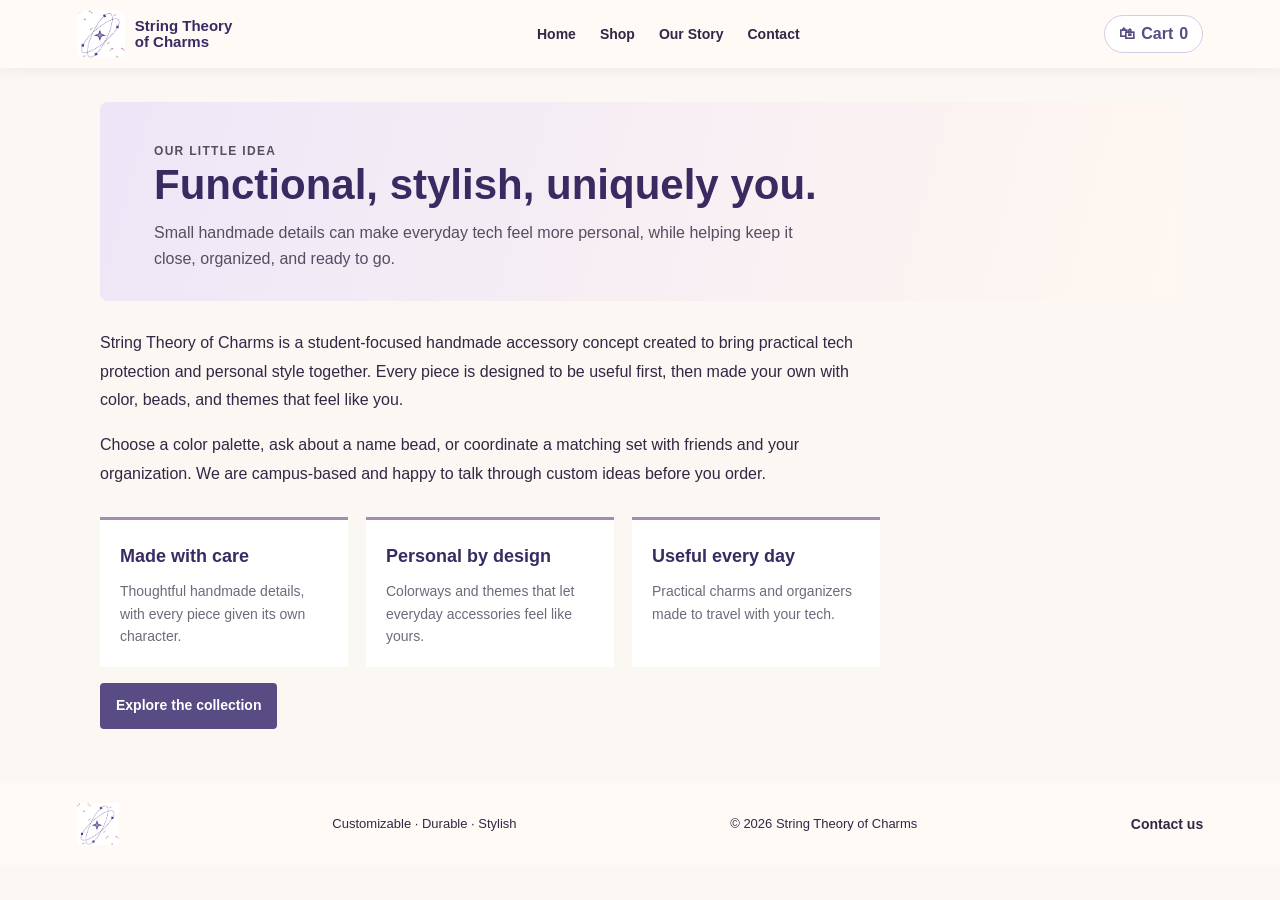
==== about.html @ d0c84cfa "Add files via upload" ====
<!doctype html>
<html lang="en">
<head>
  <meta charset="utf-8">
  <meta name="viewport" content="width=device-width, initial-scale=1">
  <title>Our Story | String Theory of Charms</title>
  <link rel="stylesheet" href="store.css">
  <script src="store.js" defer></script>
</head>
<body>
  <header class="site-header">
    <a class="brand" href="index.html"><img src="logo.png" alt=""><span>String Theory<br>of Charms</span></a>
    <nav class="site-nav" aria-label="Main navigation"><a href="index.html">Home</a><a href="shop.html">Shop</a><a href="about.html" aria-current="page">Our Story</a><a href="contact.html">Contact</a></nav>
    <a class="cart-link" href="cart.html" aria-label="Shopping cart, items: "><span aria-hidden="true">🛍</span> Cart <span data-cart-count>0</span></a>
  </header>
  <main class="page-main">
    <section class="page-intro"><p class="eyebrow">Our little idea</p><h1>Functional, stylish, uniquely you.</h1><p>Small handmade details can make everyday tech feel more personal, while helping keep it close, organized, and ready to go.</p></section>
    <section class="page-section story-copy">
      <p>String Theory of Charms is a student-focused handmade accessory concept created to bring practical tech protection and personal style together. Every piece is designed to be useful first, then made your own with color, beads, and themes that feel like you.</p>
      <p>Choose a color palette, ask about a name bead, or coordinate a matching set with friends and your organization. We are campus-based and happy to talk through custom ideas before you order.</p>
      <div class="story-points">
        <article class="story-point"><h2>Made with care</h2><p>Thoughtful handmade details, with every piece given its own character.</p></article>
        <article class="story-point"><h2>Personal by design</h2><p>Colorways and themes that let everyday accessories feel like yours.</p></article>
        <article class="story-point"><h2>Useful every day</h2><p>Practical charms and organizers made to travel with your tech.</p></article>
      </div>
      <p><a class="primary-link" href="shop.html">Explore the collection</a></p>
    </section>
  </main>
  <footer class="site-footer"><img src="logo.png" alt="String Theory of Charms"><span>Customizable · Durable · Stylish</span><span>© <span data-year></span> String Theory of Charms</span><a href="contact.html">Contact us</a></footer>
</body>
</html>
---- store.css ----
:root{--purple:#594b83;--deep:#392b62;--lav:#e9e1f3;--pink:#f4dce2;--cream:#fbf7f2;--ink:#302844;--line:#e2d9e9;--muted:#70697a;--green:#386658}
*{box-sizing:border-box}
body{margin:0;background:var(--cream);color:var(--ink);font-family:Arial,Helvetica,sans-serif}
a{color:inherit}
.site-header{display:flex;align-items:center;justify-content:space-between;gap:24px;padding:10px clamp(18px,6vw,90px);background:#fffaf6;position:sticky;top:0;z-index:5;box-shadow:0 2px 14px #392b6210}
.brand{display:flex;align-items:center;gap:10px;color:var(--deep);font-size:15px;font-weight:800;line-height:1.1;text-decoration:none;flex:none}
.brand img{width:48px;height:48px;object-fit:contain;border-radius:8px}

/* ── Home / index.html ──────────────────────────────── */
.hero{width:62%;margin:0 auto;background:#fff;line-height:0}
.hero-banner{width:100%;height:auto;display:block;object-fit:contain}
.benefits{display:grid;grid-template-columns:repeat(4,1fr);gap:12px;padding:25px clamp(20px,7vw,100px);background:#fffafc}
.benefit{display:flex;align-items:center;gap:12px;font-size:13px}
.benefit b{display:block;color:var(--deep);margin-bottom:5px}
.benefit .ico{font-size:26px;color:var(--purple)}
section.products{padding:45px clamp(20px,6vw,90px)}
.section-head{display:flex;align-items:center;justify-content:space-between}
.section-head h2{font-size:32px;color:var(--deep);margin:0 0 24px}
.grid-home{display:grid;grid-template-columns:repeat(4,1fr);gap:18px}
.card:nth-child(2n) .product-art{background:linear-gradient(135deg,#f8e9e0,#e6ddf1)}
.card:nth-child(3n) .product-art{background:linear-gradient(135deg,#e3e2e8,#d7c7ed)}
.about{padding:42px clamp(20px,8vw,120px);background:#eee7f6;display:grid;grid-template-columns:1fr 1fr;gap:30px;align-items:center}
.about h2{color:var(--deep);font-size:30px}
.about p{line-height:1.8}
.stat{background:#fffaf7;border-radius:20px;padding:25px;line-height:1.8}
.contact{padding:45px 20px;text-align:center}
.contact h2{color:var(--deep)}
.contact a{color:var(--purple)}
.site-nav{display:flex;align-items:center;gap:24px}
.site-nav a,.site-footer a{color:inherit;text-decoration:none;font-weight:600;font-size:14px}
.site-nav a:hover,.site-footer a:hover{color:#927cc2}
.cart-link{display:inline-flex;align-items:center;gap:6px;padding:9px 14px;border:1px solid #d6cce4;border-radius:24px;background:white;color:var(--purple);font-weight:700;text-decoration:none;white-space:nowrap}
.page-main{width:min(1080px,calc(100% - 40px));margin:0 auto;min-height:65vh}
.page-intro{margin:34px 0 28px;padding:28px clamp(20px,5vw,54px);background:linear-gradient(105deg,#eee6f7,#fff7f0);border-radius:8px}
.eyebrow{margin:0 0 10px;color:#77669c;font-size:12px;font-weight:800;text-transform:uppercase;letter-spacing:1.3px}
.page-intro h1{margin:0;color:var(--deep);font-size:42px;line-height:1.1}
.page-intro p{max-width:660px;margin:12px 0 0;line-height:1.65;color:#554d61}
.page-section{margin:28px 0 54px}
.filters{display:flex;flex-wrap:wrap;gap:8px;margin:22px 0}
.filter{padding:9px 14px;border:1px solid var(--line);border-radius:22px;background:#fff;color:var(--ink);font:600 13px Arial,Helvetica,sans-serif;cursor:pointer}
.filter.active,.filter:hover{background:var(--deep);border-color:var(--deep);color:white}
.grid{display:grid;grid-template-columns:repeat(3,minmax(0,1fr));gap:18px}
.featured-grid{grid-template-columns:repeat(3,minmax(0,1fr))}
.card{overflow:hidden;border:1px solid var(--line);border-radius:8px;background:white}
.product-art{height:200px;overflow:hidden;background:#f0eaf8}
.product-art img{width:100%;height:100%;object-fit:cover;display:block}
.card-content{padding:16px}
.card h3{margin:0 0 8px;color:var(--deep);font-size:18px}
.desc{min-height:42px;margin:0;color:var(--muted);font-size:14px;line-height:1.5}
.price{margin:14px 0;font-size:17px;font-weight:800}
.variant-field{display:grid;gap:6px;margin:12px 0}
.variant-field span{color:var(--muted);font-size:12px;font-weight:700}
.variant-field select{width:100%;min-height:38px;padding:7px 10px;border:1px solid #cfc5d8;border-radius:4px;background:#fff;color:var(--ink);font:14px Arial,Helvetica,sans-serif}
.variant-field select:focus{outline:2px solid #a28cb6;outline-offset:1px}
.add,.primary-link,.primary-button{display:inline-flex;justify-content:center;align-items:center;min-height:42px;padding:10px 16px;border:0;border-radius:4px;background:var(--purple);color:white;font-size:14px;font-weight:700;text-decoration:none;cursor:pointer}
.add{width:100%}
.add:hover,.primary-link:hover,.primary-button:hover{background:var(--deep)}
.empty-state{padding:42px 22px;border:1px dashed #cfc5d8;border-radius:8px;text-align:center;background:#fff}
.empty-state h2{margin:0 0 8px;color:var(--deep)}
.empty-state p{margin:0 0 18px;color:var(--muted);line-height:1.5}
.cart-layout{display:grid;grid-template-columns:minmax(0,1fr) 300px;gap:28px;align-items:start}
.cart-list{border-top:1px solid var(--line)}
.cart-row{display:grid;grid-template-columns:76px minmax(0,1fr) auto auto;gap:16px;align-items:center;padding:18px 0;border-bottom:1px solid var(--line)}
.cart-item-icon{overflow:hidden;width:76px;height:76px;border-radius:6px;background:#eee6f7;flex-shrink:0}
.cart-item-icon img{width:100%;height:100%;object-fit:cover;display:block}
.cart-item-info h2{margin:0 0 5px;font-size:16px;color:var(--deep)}
.cart-item-info p{margin:0 0 7px;color:var(--muted);font-size:13px;line-height:1.4}
.text-button{padding:0;border:0;background:none;color:#8b4357;text-decoration:underline;font:600 13px Arial,Helvetica,sans-serif;cursor:pointer}
.quantity-control{display:flex;align-items:center;gap:12px}
.quantity-control button{width:32px;height:32px;border:1px solid var(--line);border-radius:4px;background:white;color:var(--deep);font-size:18px;cursor:pointer}
.quantity-control span{min-width:16px;text-align:center;font-weight:700}
.line-total{min-width:74px;text-align:right;white-space:nowrap}
.order-summary{padding:20px;border:1px solid var(--line);border-radius:8px;background:white}
.order-summary h2{margin:0 0 18px;font-size:19px;color:var(--deep)}
.summary-line{display:flex;justify-content:space-between;gap:12px;margin:10px 0;font-size:14px}
.summary-line.total{padding-top:12px;border-top:1px solid var(--line);font-size:17px;font-weight:800}
.order-summary .primary-link{width:100%;margin-top:12px}
.fine-print{color:var(--muted);font-size:12px;line-height:1.5}
.story-copy{max-width:780px;font-size:16px;line-height:1.8}
.story-points{display:grid;grid-template-columns:repeat(3,1fr);gap:18px;margin-top:28px}
.story-point{padding:20px;border-top:3px solid #a28cb6;background:#fff}
.story-point h2{margin:0 0 8px;color:var(--deep);font-size:18px}
.story-point p{margin:0;color:var(--muted);font-size:14px;line-height:1.6}
.form-layout{display:grid;grid-template-columns:minmax(0,1fr) 280px;gap:36px;align-items:start}
.site-form{display:grid;gap:16px}
.field{display:grid;gap:7px}
.field label{font-size:14px;font-weight:700}
.field input,.field textarea{width:100%;padding:11px 12px;border:1px solid #cfc5d8;border-radius:4px;background:#fff;color:var(--ink);font:15px Arial,Helvetica,sans-serif}
.field textarea{min-height:130px;resize:vertical}
.field input:focus,.field textarea:focus{outline:2px solid #a28cb6;outline-offset:1px}
.form-help{margin:0;color:var(--muted);font-size:13px;line-height:1.55}
.contact-detail{padding:20px;background:#eaf0eb;border-radius:8px}
.contact-detail h2{margin:0 0 12px;color:#294c41;font-size:19px}
.contact-detail p{font-size:14px;line-height:1.6}
.checkout-lines{margin:0 0 22px;padding:0;list-style:none}
.checkout-lines li{display:flex;justify-content:space-between;gap:12px;padding:9px 0;border-bottom:1px solid var(--line);font-size:14px}
.checkout-lines li span small{display:block;margin-top:3px;color:var(--muted);font-size:12px}
.notice{position:fixed;right:20px;bottom:20px;z-index:10;max-width:min(400px,calc(100% - 40px));padding:12px 16px;border-radius:5px;background:var(--deep);color:white;box-shadow:0 5px 20px #30284430;font-size:14px}
.site-footer{display:flex;align-items:center;justify-content:space-between;gap:18px;padding:20px clamp(18px,6vw,90px);background:#fffaf6;color:var(--ink);font-size:13px}
.site-footer img{width:42px;height:42px;object-fit:contain}
[hidden]{display:none!important}
@media(max-width:800px){.site-header{flex-wrap:wrap;gap:10px}.site-nav{order:3;width:100%;justify-content:space-between;gap:10px}.site-nav a{font-size:12px}.grid{grid-template-columns:repeat(2,minmax(0,1fr))}.cart-layout,.form-layout{grid-template-columns:1fr}.order-summary{order:-1}.story-points{grid-template-columns:1fr 1fr}.hero{grid-template-columns:1fr;min-height:auto}.hero-content{padding:40px clamp(20px,6vw,60px)}.hero-art{min-height:50vw}.benefits{grid-template-columns:repeat(2,1fr)}.featured-grid{grid-template-columns:repeat(2,1fr)}.about{grid-template-columns:1fr}}
@media(max-width:520px){.hero{width:100%}.page-main{width:calc(100% - 28px)}.page-intro{margin-top:20px;padding:23px 20px}.page-intro h1{font-size:32px}.grid{gap:10px}.product-art{height:160px}.card-content{padding:12px}.card h3{font-size:16px}.desc{min-height:60px;font-size:13px}.cart-row{grid-template-columns:56px minmax(0,1fr) auto;gap:10px}.cart-item-icon{width:56px;height:56px}.quantity-control{grid-column:2;grid-row:2;justify-self:start}.line-total{grid-column:3;grid-row:2;align-self:center}.story-points{grid-template-columns:1fr}.site-footer{flex-wrap:wrap;justify-content:flex-start}.site-footer>*{max-width:100%}.benefits{grid-template-columns:1fr 1fr;padding:20px}.benefit{align-items:flex-start}.featured-grid{grid-template-columns:1fr}.about{padding:30px 20px}.section-head h2{font-size:26px}}
@media(max-width:520px){.grid{grid-template-columns:1fr}}
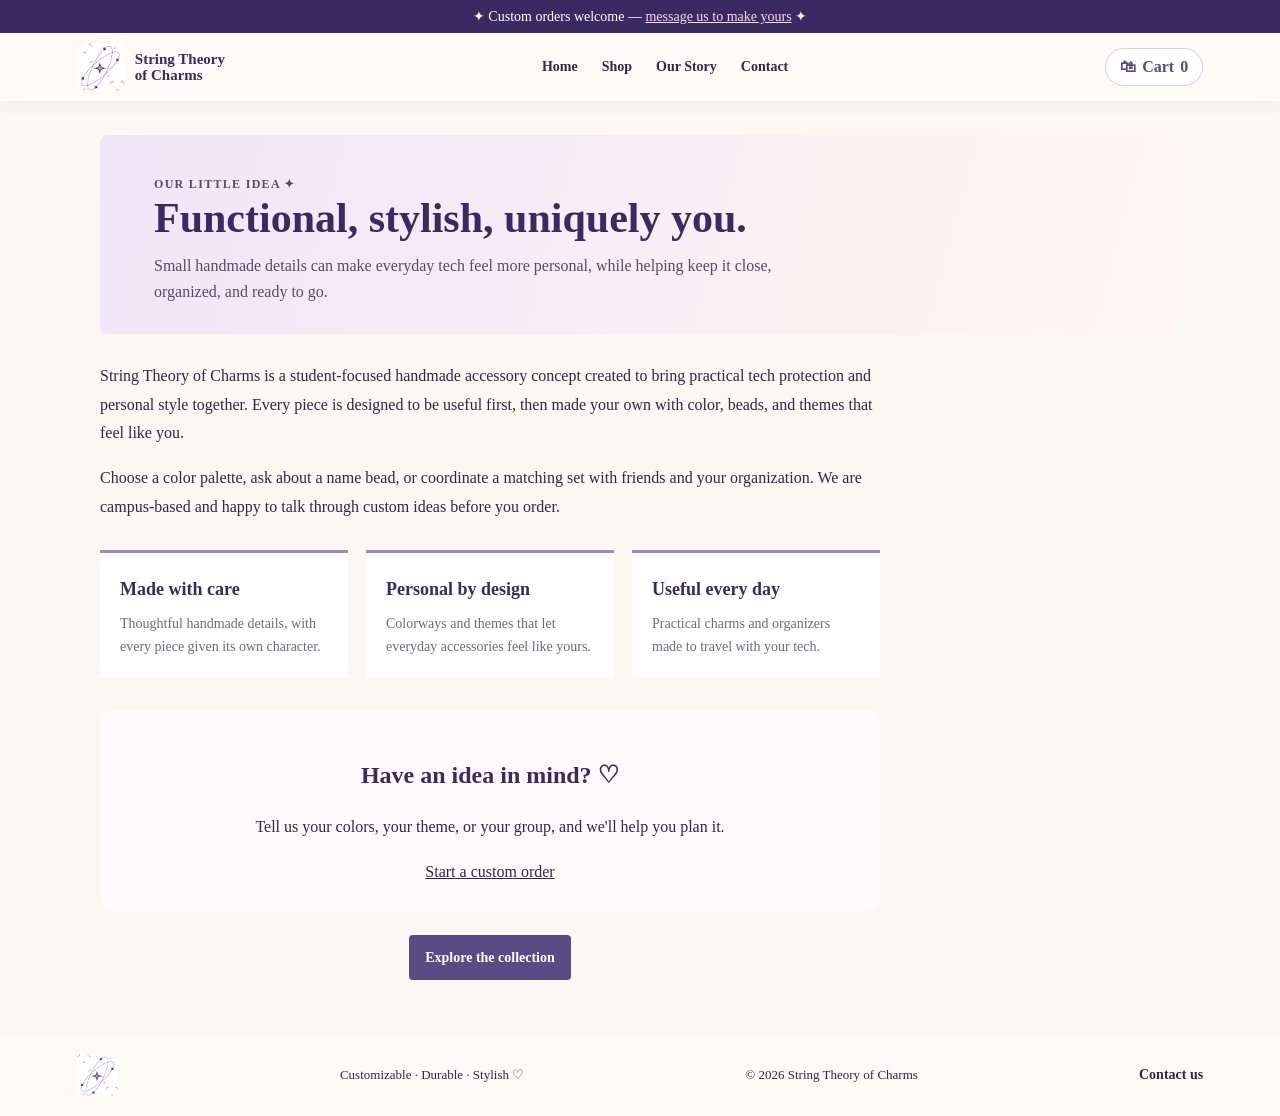
==== commit cb2b2620: "Update about.html" ====
--- a/about.html
+++ b/about.html
@@ -3,18 +3,23 @@
 <head>
   <meta charset="utf-8">
   <meta name="viewport" content="width=device-width, initial-scale=1">
+  <meta name="description" content="The story behind String Theory of Charms: a student-focused handmade accessory concept that blends practical tech protection with personal style.">
   <title>Our Story | String Theory of Charms</title>
   <link rel="stylesheet" href="store.css">
   <script src="store.js" defer></script>
 </head>
 <body>
+  <div class="announce-bar" style="background:#392b62; color:#fff; text-align:center; padding:8px 12px; font-size:14px;">
+    ✦ Custom orders welcome — <a href="contact.html" style="color:#ffd9ec; text-decoration:underline;">message us to make yours</a> ✦
+  </div>
+
   <header class="site-header">
     <a class="brand" href="index.html"><img src="logo.png" alt=""><span>String Theory<br>of Charms</span></a>
     <nav class="site-nav" aria-label="Main navigation"><a href="index.html">Home</a><a href="shop.html">Shop</a><a href="about.html" aria-current="page">Our Story</a><a href="contact.html">Contact</a></nav>
     <a class="cart-link" href="cart.html" aria-label="Shopping cart, items: "><span aria-hidden="true">🛍</span> Cart <span data-cart-count>0</span></a>
   </header>
   <main class="page-main">
-    <section class="page-intro"><p class="eyebrow">Our little idea</p><h1>Functional, stylish, uniquely you.</h1><p>Small handmade details can make everyday tech feel more personal, while helping keep it close, organized, and ready to go.</p></section>
+    <section class="page-intro"><p class="eyebrow">Our little idea ✦</p><h1>Functional, stylish, uniquely you.</h1><p>Small handmade details can make everyday tech feel more personal, while helping keep it close, organized, and ready to go.</p></section>
     <section class="page-section story-copy">
       <p>String Theory of Charms is a student-focused handmade accessory concept created to bring practical tech protection and personal style together. Every piece is designed to be useful first, then made your own with color, beads, and themes that feel like you.</p>
       <p>Choose a color palette, ask about a name bead, or coordinate a matching set with friends and your organization. We are campus-based and happy to talk through custom ideas before you order.</p>
@@ -23,9 +28,16 @@
         <article class="story-point"><h2>Personal by design</h2><p>Colorways and themes that let everyday accessories feel like yours.</p></article>
         <article class="story-point"><h2>Useful every day</h2><p>Practical charms and organizers made to travel with your tech.</p></article>
       </div>
-      <p><a class="primary-link" href="shop.html">Explore the collection</a></p>
+
+      <div style="text-align:center; margin-top:32px; padding:24px 16px; background:#fffafc; border-radius:12px;">
+        <h2 style="color:#392b62; margin-bottom:8px;">Have an idea in mind? ♡</h2>
+        <p style="margin-bottom:16px;">Tell us your colors, your theme, or your group, and we'll help you plan it.</p>
+        <a class="btn" href="contact.html">Start a custom order</a>
+      </div>
+
+      <p style="text-align:center; margin-top:24px;"><a class="primary-link" href="shop.html">Explore the collection</a></p>
     </section>
   </main>
-  <footer class="site-footer"><img src="logo.png" alt="String Theory of Charms"><span>Customizable · Durable · Stylish</span><span>© <span data-year></span> String Theory of Charms</span><a href="contact.html">Contact us</a></footer>
+  <footer class="site-footer"><img src="logo.png" alt="String Theory of Charms"><span>Customizable · Durable · Stylish ♡</span><span>© <span data-year></span> String Theory of Charms</span><a href="contact.html">Contact us</a></footer>
 </body>
 </html>
--- a/store.css
+++ b/store.css
@@ -1,6 +1,6 @@
 :root{--purple:#594b83;--deep:#392b62;--lav:#e9e1f3;--pink:#f4dce2;--cream:#fbf7f2;--ink:#302844;--line:#e2d9e9;--muted:#70697a;--green:#386658}
 *{box-sizing:border-box}
-body{margin:0;background:var(--cream);color:var(--ink);font-family:Arial,Helvetica,sans-serif}
+body{margin:0;background:var(--cream);color:var(--ink);font-family:Serif,Helvetica,sans-serif}
 a{color:inherit}
 .site-header{display:flex;align-items:center;justify-content:space-between;gap:24px;padding:10px clamp(18px,6vw,90px);background:#fffaf6;position:sticky;top:0;z-index:5;box-shadow:0 2px 14px #392b6210}
 .brand{display:flex;align-items:center;gap:10px;color:var(--deep);font-size:15px;font-weight:800;line-height:1.1;text-decoration:none;flex:none}
@@ -11,8 +11,14 @@
 .hero-banner{width:100%;height:auto;display:block;object-fit:contain}
 .benefits{display:grid;grid-template-columns:repeat(4,1fr);gap:12px;padding:25px clamp(20px,7vw,100px);background:#fffafc}
 .benefit{display:flex;align-items:center;gap:12px;font-size:13px}
+.promo-video-section video {
+  width: 100%;
+  height: auto;
+  display: block;
+  margin: 0 auto;
+}
 .benefit b{display:block;color:var(--deep);margin-bottom:5px}
-.benefit .ico{font-size:26px;color:var(--purple)}
+.benefit .ico{font-size:25px;color:var(--purple)}
 section.products{padding:45px clamp(20px,6vw,90px)}
 .section-head{display:flex;align-items:center;justify-content:space-between}
 .section-head h2{font-size:32px;color:var(--deep);margin:0 0 24px}
@@ -64,7 +70,7 @@
 .cart-item-icon{overflow:hidden;width:76px;height:76px;border-radius:6px;background:#eee6f7;flex-shrink:0}
 .cart-item-icon img{width:100%;height:100%;object-fit:cover;display:block}
 .cart-item-info h2{margin:0 0 5px;font-size:16px;color:var(--deep)}
-.cart-item-info p{margin:0 0 7px;color:var(--muted);font-size:13px;line-height:1.4}
+.cart-item-info p{margin:0 0 7px;color:var(--muted);font-size:12px;line-height:1.4}
 .text-button{padding:0;border:0;background:none;color:#8b4357;text-decoration:underline;font:600 13px Arial,Helvetica,sans-serif;cursor:pointer}
 .quantity-control{display:flex;align-items:center;gap:12px}
 .quantity-control button{width:32px;height:32px;border:1px solid var(--line);border-radius:4px;background:white;color:var(--deep);font-size:18px;cursor:pointer}
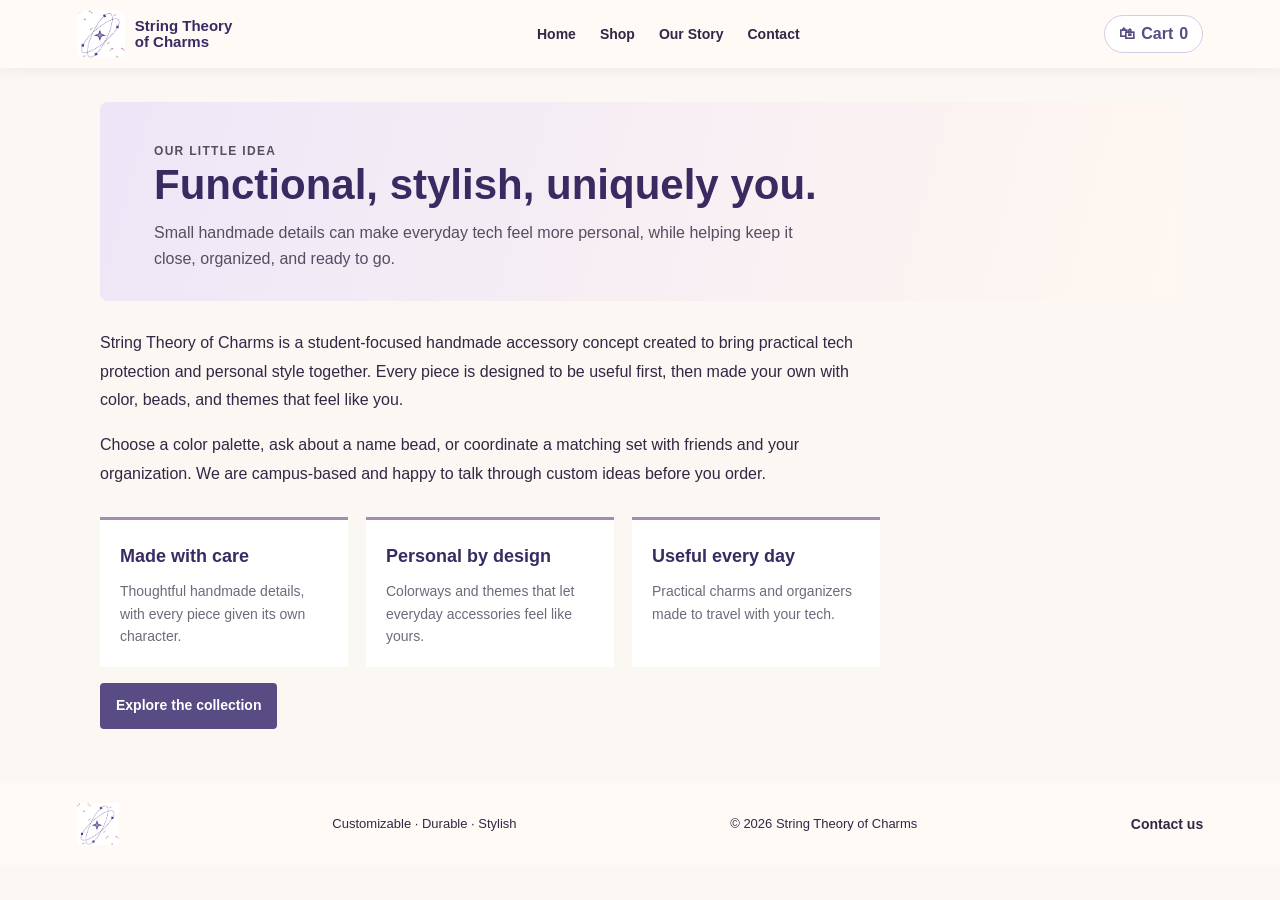
==== commit 1cae6b51: "Add product variations and order email workflow Use product photos as shop style variations and upda" ====
--- a/about.html
+++ b/about.html
@@ -3,23 +3,18 @@
 <head>
   <meta charset="utf-8">
   <meta name="viewport" content="width=device-width, initial-scale=1">
-  <meta name="description" content="The story behind String Theory of Charms: a student-focused handmade accessory concept that blends practical tech protection with personal style.">
   <title>Our Story | String Theory of Charms</title>
   <link rel="stylesheet" href="store.css">
   <script src="store.js" defer></script>
 </head>
 <body>
-  <div class="announce-bar" style="background:#392b62; color:#fff; text-align:center; padding:8px 12px; font-size:14px;">
-    ✦ Custom orders welcome — <a href="contact.html" style="color:#ffd9ec; text-decoration:underline;">message us to make yours</a> ✦
-  </div>
-
   <header class="site-header">
     <a class="brand" href="index.html"><img src="logo.png" alt=""><span>String Theory<br>of Charms</span></a>
     <nav class="site-nav" aria-label="Main navigation"><a href="index.html">Home</a><a href="shop.html">Shop</a><a href="about.html" aria-current="page">Our Story</a><a href="contact.html">Contact</a></nav>
     <a class="cart-link" href="cart.html" aria-label="Shopping cart, items: "><span aria-hidden="true">🛍</span> Cart <span data-cart-count>0</span></a>
   </header>
   <main class="page-main">
-    <section class="page-intro"><p class="eyebrow">Our little idea ✦</p><h1>Functional, stylish, uniquely you.</h1><p>Small handmade details can make everyday tech feel more personal, while helping keep it close, organized, and ready to go.</p></section>
+    <section class="page-intro"><p class="eyebrow">Our little idea</p><h1>Functional, stylish, uniquely you.</h1><p>Small handmade details can make everyday tech feel more personal, while helping keep it close, organized, and ready to go.</p></section>
     <section class="page-section story-copy">
       <p>String Theory of Charms is a student-focused handmade accessory concept created to bring practical tech protection and personal style together. Every piece is designed to be useful first, then made your own with color, beads, and themes that feel like you.</p>
       <p>Choose a color palette, ask about a name bead, or coordinate a matching set with friends and your organization. We are campus-based and happy to talk through custom ideas before you order.</p>
@@ -28,16 +23,9 @@
         <article class="story-point"><h2>Personal by design</h2><p>Colorways and themes that let everyday accessories feel like yours.</p></article>
         <article class="story-point"><h2>Useful every day</h2><p>Practical charms and organizers made to travel with your tech.</p></article>
       </div>
-
-      <div style="text-align:center; margin-top:32px; padding:24px 16px; background:#fffafc; border-radius:12px;">
-        <h2 style="color:#392b62; margin-bottom:8px;">Have an idea in mind? ♡</h2>
-        <p style="margin-bottom:16px;">Tell us your colors, your theme, or your group, and we'll help you plan it.</p>
-        <a class="btn" href="contact.html">Start a custom order</a>
-      </div>
-
-      <p style="text-align:center; margin-top:24px;"><a class="primary-link" href="shop.html">Explore the collection</a></p>
+      <p><a class="primary-link" href="shop.html">Explore the collection</a></p>
     </section>
   </main>
-  <footer class="site-footer"><img src="logo.png" alt="String Theory of Charms"><span>Customizable · Durable · Stylish ♡</span><span>© <span data-year></span> String Theory of Charms</span><a href="contact.html">Contact us</a></footer>
+  <footer class="site-footer"><img src="logo.png" alt="String Theory of Charms"><span>Customizable · Durable · Stylish</span><span>© <span data-year></span> String Theory of Charms</span><a href="contact.html">Contact us</a></footer>
 </body>
 </html>
--- a/store.css
+++ b/store.css
@@ -1,24 +1,18 @@
 :root{--purple:#594b83;--deep:#392b62;--lav:#e9e1f3;--pink:#f4dce2;--cream:#fbf7f2;--ink:#302844;--line:#e2d9e9;--muted:#70697a;--green:#386658}
 *{box-sizing:border-box}
-body{margin:0;background:var(--cream);color:var(--ink);font-family:Serif,Helvetica,sans-serif}
+body{margin:0;background:var(--cream);color:var(--ink);font-family:Arial,Helvetica,sans-serif}
 a{color:inherit}
 .site-header{display:flex;align-items:center;justify-content:space-between;gap:24px;padding:10px clamp(18px,6vw,90px);background:#fffaf6;position:sticky;top:0;z-index:5;box-shadow:0 2px 14px #392b6210}
 .brand{display:flex;align-items:center;gap:10px;color:var(--deep);font-size:15px;font-weight:800;line-height:1.1;text-decoration:none;flex:none}
 .brand img{width:48px;height:48px;object-fit:contain;border-radius:8px}
 
 /* ── Home / index.html ──────────────────────────────── */
-.hero{width:62%;margin:0 auto;background:#fff;line-height:0}
+.hero{width:100%;margin:0 auto;background:#fff;line-height:0}
 .hero-banner{width:100%;height:auto;display:block;object-fit:contain}
 .benefits{display:grid;grid-template-columns:repeat(4,1fr);gap:12px;padding:25px clamp(20px,7vw,100px);background:#fffafc}
 .benefit{display:flex;align-items:center;gap:12px;font-size:13px}
-.promo-video-section video {
-  width: 100%;
-  height: auto;
-  display: block;
-  margin: 0 auto;
-}
 .benefit b{display:block;color:var(--deep);margin-bottom:5px}
-.benefit .ico{font-size:25px;color:var(--purple)}
+.benefit .ico{font-size:26px;color:var(--purple)}
 section.products{padding:45px clamp(20px,6vw,90px)}
 .section-head{display:flex;align-items:center;justify-content:space-between}
 .section-head h2{font-size:32px;color:var(--deep);margin:0 0 24px}
@@ -70,7 +64,7 @@
 .cart-item-icon{overflow:hidden;width:76px;height:76px;border-radius:6px;background:#eee6f7;flex-shrink:0}
 .cart-item-icon img{width:100%;height:100%;object-fit:cover;display:block}
 .cart-item-info h2{margin:0 0 5px;font-size:16px;color:var(--deep)}
-.cart-item-info p{margin:0 0 7px;color:var(--muted);font-size:12px;line-height:1.4}
+.cart-item-info p{margin:0 0 7px;color:var(--muted);font-size:13px;line-height:1.4}
 .text-button{padding:0;border:0;background:none;color:#8b4357;text-decoration:underline;font:600 13px Arial,Helvetica,sans-serif;cursor:pointer}
 .quantity-control{display:flex;align-items:center;gap:12px}
 .quantity-control button{width:32px;height:32px;border:1px solid var(--line);border-radius:4px;background:white;color:var(--deep);font-size:18px;cursor:pointer}
@@ -108,3 +102,22 @@
 @media(max-width:800px){.site-header{flex-wrap:wrap;gap:10px}.site-nav{order:3;width:100%;justify-content:space-between;gap:10px}.site-nav a{font-size:12px}.grid{grid-template-columns:repeat(2,minmax(0,1fr))}.cart-layout,.form-layout{grid-template-columns:1fr}.order-summary{order:-1}.story-points{grid-template-columns:1fr 1fr}.hero{grid-template-columns:1fr;min-height:auto}.hero-content{padding:40px clamp(20px,6vw,60px)}.hero-art{min-height:50vw}.benefits{grid-template-columns:repeat(2,1fr)}.featured-grid{grid-template-columns:repeat(2,1fr)}.about{grid-template-columns:1fr}}
 @media(max-width:520px){.hero{width:100%}.page-main{width:calc(100% - 28px)}.page-intro{margin-top:20px;padding:23px 20px}.page-intro h1{font-size:32px}.grid{gap:10px}.product-art{height:160px}.card-content{padding:12px}.card h3{font-size:16px}.desc{min-height:60px;font-size:13px}.cart-row{grid-template-columns:56px minmax(0,1fr) auto;gap:10px}.cart-item-icon{width:56px;height:56px}.quantity-control{grid-column:2;grid-row:2;justify-self:start}.line-total{grid-column:3;grid-row:2;align-self:center}.story-points{grid-template-columns:1fr}.site-footer{flex-wrap:wrap;justify-content:flex-start}.site-footer>*{max-width:100%}.benefits{grid-template-columns:1fr 1fr;padding:20px}.benefit{align-items:flex-start}.featured-grid{grid-template-columns:1fr}.about{padding:30px 20px}.section-head h2{font-size:26px}}
 @media(max-width:520px){.grid{grid-template-columns:1fr}}
+
+/* ── Promotional video + infinite photo carousel (index.html) ── */
+.promo{padding:20px clamp(20px,6vw,90px) 8px;text-align:center;background:#fffafc}
+.promo-head{justify-content:center}
+.promo-head h2{margin:0 0 12px}
+.promo-video{display:block;width:100%;max-width:960px;max-height:calc(100vh - 330px);max-height:calc(100svh - 330px);height:auto;object-fit:contain;margin:0 auto;border-radius:12px;background:#000;box-shadow:0 10px 30px #392b6226}
+.showcase{padding:45px 0 60px;overflow:hidden}
+.showcase .section-head{padding:0 clamp(20px,6vw,90px)}
+.showcase .section-head h2{margin-bottom:24px}
+.carousel{--slide-w:300px;overflow:hidden;width:100%}
+.carousel-track{display:flex;width:max-content;animation:carousel-scroll 36s linear infinite}
+.carousel:hover .carousel-track,.carousel:focus-within .carousel-track{animation-play-state:paused}
+.carousel-set{display:flex;flex:none}
+.slide{flex:none;width:var(--slide-w);margin:0 10px;border-radius:12px;overflow:hidden;background:#fff;border:1px solid var(--line);box-shadow:0 6px 18px #392b6214}
+.slide img{display:block;width:100%;aspect-ratio:3/4;object-fit:cover}
+.slide figcaption{padding:12px 14px;color:var(--deep);font-weight:700;font-size:15px;text-align:center}
+@keyframes carousel-scroll{from{transform:translateX(0)}to{transform:translateX(-50%)}}
+@media (prefers-reduced-motion:reduce){.carousel{overflow-x:auto}.carousel-track{animation:none}.carousel-set[aria-hidden="true"]{display:none}}
+@media(max-width:520px){.carousel{--slide-w:220px}.promo{padding-top:30px}}
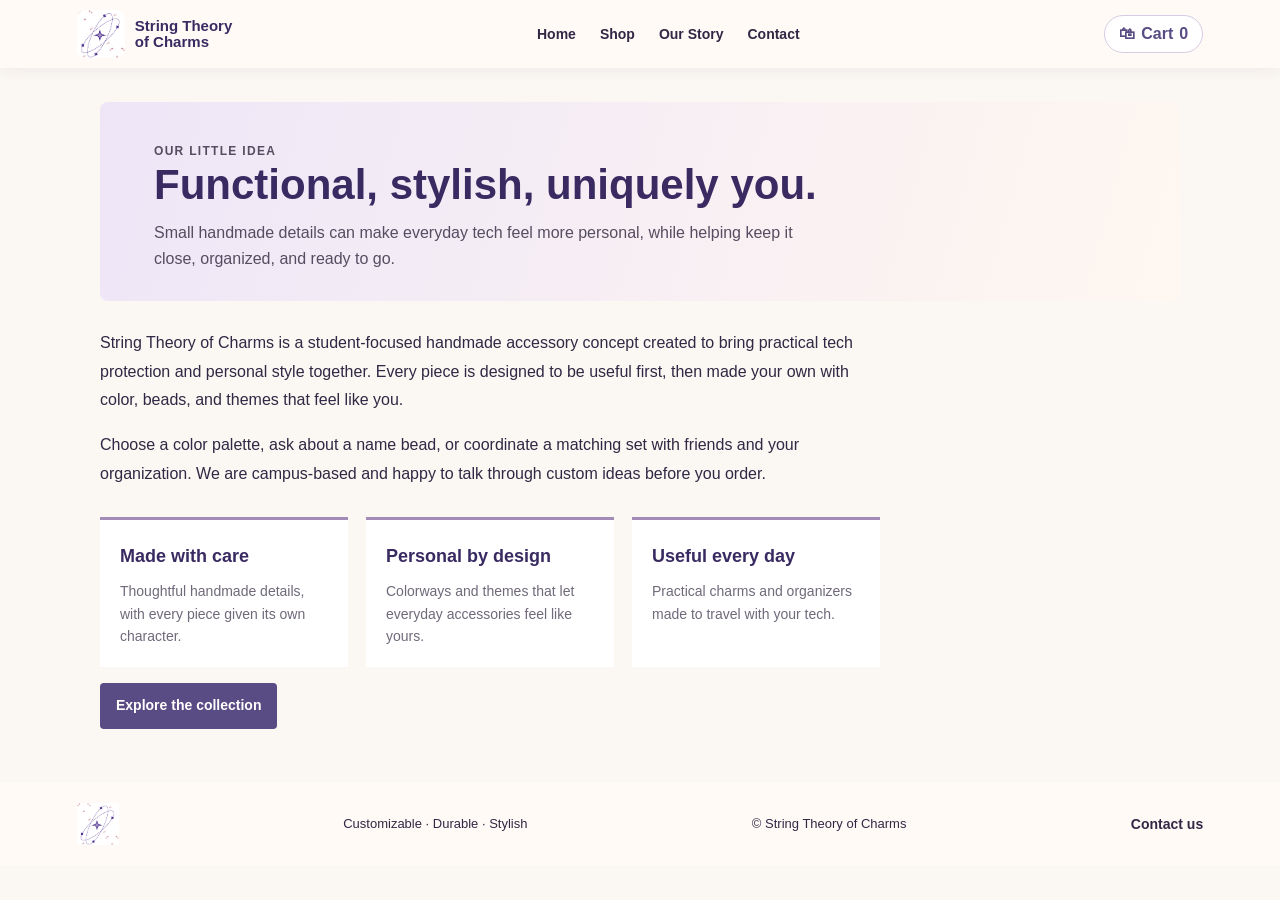
==== commit 55015b4c: "Merge branch 'main' of https://github.com/perilous-abeloth/String-theory-of-charms-web" ====
--- a/about.html
+++ b/about.html
@@ -1,31 +1,529 @@
-<!doctype html>
-<html lang="en">
-<head>
-  <meta charset="utf-8">
-  <meta name="viewport" content="width=device-width, initial-scale=1">
-  <title>Our Story | String Theory of Charms</title>
-  <link rel="stylesheet" href="store.css">
-  <script src="store.js" defer></script>
-</head>
-<body>
-  <header class="site-header">
-    <a class="brand" href="index.html"><img src="logo.png" alt=""><span>String Theory<br>of Charms</span></a>
-    <nav class="site-nav" aria-label="Main navigation"><a href="index.html">Home</a><a href="shop.html">Shop</a><a href="about.html" aria-current="page">Our Story</a><a href="contact.html">Contact</a></nav>
-    <a class="cart-link" href="cart.html" aria-label="Shopping cart, items: "><span aria-hidden="true">🛍</span> Cart <span data-cart-count>0</span></a>
-  </header>
-  <main class="page-main">
-    <section class="page-intro"><p class="eyebrow">Our little idea</p><h1>Functional, stylish, uniquely you.</h1><p>Small handmade details can make everyday tech feel more personal, while helping keep it close, organized, and ready to go.</p></section>
-    <section class="page-section story-copy">
-      <p>String Theory of Charms is a student-focused handmade accessory concept created to bring practical tech protection and personal style together. Every piece is designed to be useful first, then made your own with color, beads, and themes that feel like you.</p>
-      <p>Choose a color palette, ask about a name bead, or coordinate a matching set with friends and your organization. We are campus-based and happy to talk through custom ideas before you order.</p>
-      <div class="story-points">
-        <article class="story-point"><h2>Made with care</h2><p>Thoughtful handmade details, with every piece given its own character.</p></article>
-        <article class="story-point"><h2>Personal by design</h2><p>Colorways and themes that let everyday accessories feel like yours.</p></article>
-        <article class="story-point"><h2>Useful every day</h2><p>Practical charms and organizers made to travel with your tech.</p></article>
-      </div>
-      <p><a class="primary-link" href="shop.html">Explore the collection</a></p>
-    </section>
-  </main>
-  <footer class="site-footer"><img src="logo.png" alt="String Theory of Charms"><span>Customizable · Durable · Stylish</span><span>© <span data-year></span> String Theory of Charms</span><a href="contact.html">Contact us</a></footer>
-</body>
-</html>
+<!doctype html>
+<html lang="en">
+<head>
+  <meta charset="utf-8">
+  <meta name="viewport" content="width=device-width, initial-scale=1">
+  <title>Our Story | String Theory of Charms</title>
+  <link rel="stylesheet" href="store.css">
+  <link rel="stylesheet" href="https://pyscript.net/releases/2024.11.1/core.css">
+  <script type="module" src="https://pyscript.net/releases/2024.11.1/core.js"></script>
+  <script type="mpy">
+from pyscript import window, document
+import json
+
+PRODUCTS = [
+    {
+        "id": 1,
+        "name": "Beaded Phone Charm",
+        "type": "lanyard",
+        "price": 80,
+        "variants": [
+            {"name": "Turquoise Beads", "image": "product/2.png"},
+        ],
+        "desc": "Colorful beaded wrist strap to add a little personality to your phone.",
+    },
+    {
+        "id": 2,
+        "name": "Floral Desk Mirror",
+        "type": "mirror",
+        "price": 120,
+        "variants": [
+            {"name": "Pink Petal", "image": "product/3.png"},
+            {"name": "Orange Blossom", "image": "product/4.png"},
+            {"name": "Rose Bouquet", "image": "product/5.png"},
+            {"name": "Teal Bouquet", "image": "product/6.png"},
+            {"name": "Pink Garden", "image": "product/7.png"},
+            {"name": "Teal Daisy", "image": "product/8.png"},
+            {"name": "Pink Floral", "image": "product/9.png"},
+            {"name": "Golden Flower", "image": "product/10.png"},
+            {"name": "Blue Bouquet", "image": "product/11.png"},
+            {"name": "Yellow Daisy", "image": "product/12.png"},
+            {"name": "Turquoise Garden", "image": "product/13.png"},
+        ],
+        "desc": "A handmade mirror decorated with a colorful floral design. Choose your favorite style.",
+    },
+    {
+        "id": 3,
+        "name": "Decorative Hair Clips",
+        "type": "clips",
+        "price": 50,
+        "variants": [
+            {"name": "Yellow Chick Clips", "image": "product/1.png"},
+            {"name": "Blue Heart Clips", "image": "product/16.png"},
+            {"name": "Red Bunny Clips", "image": "product/17.png"},
+            {"name": "Cherry Clips", "image": "product/18.png"},
+            {"name": "Teal Bunny Clips", "image": "product/19.png"},
+            {"name": "Turquoise Bow Clips", "image": "product/20.png"},
+            {"name": "Blue Gray Heart Clips", "image": "product/21.png"},
+            {"name": "Yellow Blue Heart Clips", "image": "product/22.png"},
+            {"name": "Mixed Bow Clips", "image": "product/24.png"},
+            {"name": "Multicolor Heart Clips", "image": "product/25.png"},
+            {"name": "Pink Blossom Clips", "image": "product/27.png"},
+            {"name": "Red Yellow Bow Clips", "image": "product/28.png"},
+            {"name": "Cherry Vine Clips", "image": "product/29.png"},
+            {"name": "Orange Flower Clips", "image": "product/30.png"},
+            {"name": "Blue Yellow Heart Clips", "image": "product/32.png"},
+            {"name": "Primary Color Heart Clips", "image": "product/33.png"},
+        ],
+        "desc": "Soft, playful handmade clips in a range of colorful designs.",
+    },
+    {
+        "id": 4,
+        "name": "Cable Organizer",
+        "type": "organizer",
+        "price": 50,
+        "variants": [
+            {"name": "Pastel Cable Wrap", "image": "product/26.png"},
+        ],
+        "desc": "A handy wrap to keep cables together and easy to find.",
+    },
+    {
+        "id": 5,
+        "name": "Striped Flower Vase",
+        "type": "decor",
+        "price": 120,
+        "variants": [
+            {"name": "Red and White Flowers", "image": "product/14.png"},
+        ],
+        "desc": "A cheerful handmade flower arrangement in a striped vase.",
+    },
+    {
+        "id": 6,
+        "name": "Pink Flower Accessory",
+        "type": "decor",
+        "price": 70,
+        "variants": [
+            {"name": "Pink Flower", "image": "product/15.png"},
+        ],
+        "desc": "A small, flower-shaped handmade accessory.",
+    },
+    {
+        "id": 7,
+        "name": "Pom-Pom Charm",
+        "type": "decor",
+        "price": 55,
+        "variants": [
+            {"name": "Green Pom-Pom", "image": "product/23.png"},
+        ],
+        "desc": "A fluffy green charm with a handmade look.",
+    },
+    {
+        "id": 8,
+        "name": "Floral Ring Charm",
+        "type": "decor",
+        "price": 70,
+        "variants": [
+            {"name": "Red and White Flowers", "image": "product/31.png"},
+        ],
+        "desc": "A round floral handmade charm with a hanging loop.",
+    },
+]
+
+STORAGE_KEY = "string-theory-cart"
+notify_timer = None
+
+
+def find_product(pid):
+    for p in PRODUCTS:
+        if p["id"] == pid:
+            return p
+    return None
+
+
+def read_cart():
+    try:
+        raw = window.localStorage.getItem(STORAGE_KEY)
+        if not raw:
+            return []
+        saved = json.loads(raw)
+        if not isinstance(saved, list):
+            return []
+        result = []
+        for item in saved:
+            if not isinstance(item, dict):
+                continue
+            try:
+                pid = int(item.get("id", 0))
+                qty = int(item.get("qty", 0))
+            except (ValueError, TypeError):
+                continue
+            product = find_product(pid)
+            if not product or qty <= 0:
+                continue
+            opt = item.get("option")
+            variant_names = [v["name"] for v in product["variants"]]
+            option = opt if opt in variant_names else product["variants"][0]["name"]
+            result.append({"id": product["id"], "option": option, "qty": qty})
+        return result
+    except Exception:
+        return []
+
+
+def save_cart(cart):
+    window.localStorage.setItem(STORAGE_KEY, json.dumps(cart))
+    update_badge(cart)
+
+
+def format_price(amount):
+    return f"₱{amount:,}"
+
+
+def get_variant(product, option):
+    for v in product["variants"]:
+        if v["name"] == option:
+            return v
+    return product["variants"][0]
+
+
+def update_badge(cart=None):
+    if cart is None:
+        cart = read_cart()
+    count = sum(item["qty"] for item in cart)
+    badges = document.querySelectorAll("[data-cart-count]")
+    for badge in badges:
+        badge.textContent = str(count)
+        link = badge.closest(".cart, .cart-link")
+        if link:
+            item_word = "item" if count == 1 else "items"
+            link.setAttribute("aria-label", f"Shopping cart, {count} {item_word}")
+
+
+def notify(message):
+    global notify_timer
+    target = document.querySelector("[data-notice]")
+    if not target:
+        return
+    target.textContent = message
+    target.hidden = False
+    target.style.display = "block"
+    if notify_timer is not None:
+        window.clearTimeout(notify_timer)
+
+    def hide_notice():
+        target.hidden = True
+        target.style.display = "none"
+
+    notify_timer = window.setTimeout(hide_notice, 2800)
+
+
+def render_product_card(product):
+    options_html = "".join(
+        f'<option value="{v["name"]}">{v["name"]}</option>' for v in product["variants"]
+    )
+    return f"""
+      <article class="card">
+        <div class="product-art">
+          <img src="{product['variants'][0]['image']}" alt="{product['name']} - {product['variants'][0]['name']}">
+        </div>
+        <div class="card-content">
+          <h3>{product['name']}</h3>
+          <p class="desc">{product['desc']}</p>
+          <div class="price">{format_price(product['price'])}</div>
+          <label class="variant-field">
+            <span>Color / style</span>
+            <select data-product-variant="{product['id']}" aria-label="Color or style for {product['name']}">
+              {options_html}
+            </select>
+          </label>
+          <button class="add" type="button" data-add-to-cart="{product['id']}">Add to Cart</button>
+        </div>
+      </article>"""
+
+
+def render_featured():
+    grid = document.querySelector("[data-featured-grid]")
+    if not grid:
+        return
+    featured = PRODUCTS[:3]
+    grid.innerHTML = "".join(render_product_card(p) for p in featured)
+
+
+def render_products():
+    grid = document.querySelector("[data-product-grid]")
+    if not grid:
+        return
+    active_filter_el = document.querySelector(".filter.active")
+    active_filter = "all"
+    if active_filter_el:
+        val = active_filter_el.getAttribute("data-filter")
+        if val:
+            active_filter = val
+    shown = [p for p in PRODUCTS if active_filter == "all" or p["type"] == active_filter]
+    grid.innerHTML = "".join(render_product_card(p) for p in shown)
+    count = document.querySelector("[data-result-count]")
+    if count:
+        item_word = "item" if len(shown) == 1 else "items"
+        count.textContent = f"{len(shown)} {item_word}"
+    empty = document.querySelector("[data-products-empty]")
+    if empty:
+        empty.hidden = len(shown) > 0
+
+
+def render_cart():
+    cart_list = document.querySelector("[data-cart-list]")
+    if not cart_list:
+        return
+    cart = read_cart()
+    empty = len(cart) == 0
+    items_in_cart = []
+    for item in cart:
+        product = find_product(item["id"])
+        if product:
+            items_in_cart.append({
+                "product": product,
+                "option": item["option"],
+                "qty": item["qty"],
+            })
+
+    rows = []
+    for entry in items_in_cart:
+        p = entry["product"]
+        opt = entry["option"]
+        qty = entry["qty"]
+        variant = get_variant(p, opt)
+        line_total = format_price(p["price"] * qty)
+        rows.append(f"""
+      <article class="cart-row">
+        <div class="cart-item-icon"><img src="{variant['image']}" alt="{p['name']} - {opt}"></div>
+        <div class="cart-item-info"><h2>{p['name']}</h2><p>{opt}</p><p>{p['desc']}</p><button class="text-button" type="button" data-cart-action="remove" data-product-id="{p['id']}" data-product-option="{opt}">Remove</button></div>
+        <div class="quantity-control" aria-label="Quantity for {p['name']}">
+          <button type="button" aria-label="Decrease {p['name']} quantity" data-cart-action="decrease" data-product-id="{p['id']}" data-product-option="{opt}">−</button>
+          <span>{qty}</span>
+          <button type="button" aria-label="Increase {p['name']} quantity" data-cart-action="increase" data-product-id="{p['id']}" data-product-option="{opt}">+</button>
+        </div>
+        <strong class="line-total">{line_total}</strong>
+      </article>""")
+
+    cart_list.innerHTML = "".join(rows)
+    subtotal = sum(entry["product"]["price"] * entry["qty"] for entry in items_in_cart)
+
+    for el in document.querySelectorAll("[data-cart-empty]"):
+        el.hidden = not empty
+    for el in document.querySelectorAll("[data-cart-summary]"):
+        el.hidden = empty
+    for el in document.querySelectorAll("[data-cart-subtotal]"):
+        el.textContent = format_price(subtotal)
+    for el in document.querySelectorAll("[data-checkout-link]"):
+        el.hidden = empty
+
+
+def render_checkout():
+    checkout_items = document.querySelector("[data-checkout-items]")
+    if not checkout_items:
+        return
+    cart = read_cart()
+    empty = len(cart) == 0
+    total = 0
+    lines = []
+    for item in cart:
+        product = find_product(item["id"])
+        if product:
+            line_cost = product["price"] * item["qty"]
+            total += line_cost
+            lines.append(
+                f"<li><span>{item['qty']} x {product['name']} <small>({item['option']})</small></span><strong>{format_price(line_cost)}</strong></li>"
+            )
+    checkout_items.innerHTML = "".join(lines)
+    for el in document.querySelectorAll("[data-checkout-empty]"):
+        el.hidden = not empty
+    for el in document.querySelectorAll("[data-checkout-form]"):
+        el.hidden = empty
+    for el in document.querySelectorAll("[data-checkout-total]"):
+        el.textContent = format_price(total)
+
+
+def add_to_cart(pid, option):
+    cart = read_cart()
+    found = None
+    for item in cart:
+        if item["id"] == pid and item["option"] == option:
+            found = item
+            break
+    if found:
+        found["qty"] += 1
+    else:
+        cart.append({"id": pid, "option": option, "qty": 1})
+    save_cart(cart)
+    product = find_product(pid)
+    name = product["name"] if product else "Item"
+    notify(f"{name} ({option}) added to your cart.")
+
+
+def update_quantity(pid, option, action):
+    cart = read_cart()
+    item = None
+    for entry in cart:
+        if entry["id"] == pid and entry["option"] == option:
+            item = entry
+            break
+    if not item:
+        return
+    if action == "remove":
+        cart = [e for e in cart if not (e["id"] == pid and e["option"] == option)]
+    elif action == "increase":
+        item["qty"] += 1
+    elif action == "decrease":
+        item["qty"] -= 1
+        if item["qty"] <= 0:
+            cart = [e for e in cart if not (e["id"] == pid and e["option"] == option)]
+    save_cart(cart)
+    render_cart()
+
+
+def on_filter_click(event):
+    btn = event.currentTarget
+    for item in document.querySelectorAll(".filter"):
+        item.classList.remove("active")
+    btn.classList.add("active")
+    render_products()
+
+
+def setup_filters():
+    for btn in document.querySelectorAll(".filter"):
+        btn.addEventListener("click", on_filter_click)
+
+
+def on_form_submit(event):
+    event.preventDefault()
+    form = event.currentTarget
+    is_order = form.getAttribute("data-mailto-form") == "order"
+    cart = read_cart()
+    if is_order and len(cart) == 0:
+        notify("Your cart is empty. Add an item before requesting an order.")
+        return
+
+    lines = []
+    if is_order:
+        lines.append("Order request:")
+        total = 0
+        for item in cart:
+            product = find_product(item["id"])
+            if product:
+                cost = product["price"] * item["qty"]
+                total += cost
+                lines.append(f"{item['qty']} x {product['name']} ({item['option']}) - {format_price(cost)}")
+        lines.append(f"Estimated total: {format_price(total)}")
+        lines.append("")
+        lines.append("Customer details:")
+
+    customer_email = ""
+    for el in form.elements:
+        name = el.getAttribute("name")
+        val = el.value if el.value is not None else ""
+        if name and name != "submit" and el.type != "submit":
+            if name == "Email":
+                customer_email = val
+            lines.append(f"{name}: {val}")
+
+    subject = "String Theory of Charms order request" if is_order else "String Theory of Charms inquiry"
+    copy = f"&cc={window.encodeURIComponent(customer_email)}" if (is_order and customer_email) else ""
+    body_text = "\n".join(lines)
+    email = f"mailto:stringtheoryofcharms@gmail.com?subject={window.encodeURIComponent(subject)}{copy}&body={window.encodeURIComponent(body_text)}"
+
+    if is_order:
+        notify("Opening your email app with the order details and your address copied.")
+    else:
+        notify("Opening your email app with the message details.")
+
+    window.location.href = email
+
+
+def setup_email_forms():
+    for form in document.querySelectorAll("[data-mailto-form]"):
+        form.addEventListener("submit", on_form_submit)
+
+
+def on_document_click(event):
+    target = getattr(event, "target", None)
+    if not target or not hasattr(target, "closest"):
+        return
+    add_button = target.closest("[data-add-to-cart]")
+    if add_button:
+        card = add_button.closest(".card")
+        variant_select = card.querySelector("[data-product-variant]") if card else None
+        option = variant_select.value if variant_select else ""
+        attr_val = add_button.getAttribute("data-add-to-cart")
+        if attr_val:
+            add_to_cart(int(attr_val), option)
+        return
+
+    cart_button = event.target.closest("[data-cart-action]")
+    if cart_button:
+        attr_pid = cart_button.getAttribute("data-product-id")
+        opt = cart_button.getAttribute("data-product-option") or ""
+        action = cart_button.getAttribute("data-cart-action") or ""
+        if attr_pid:
+            update_quantity(int(attr_pid), opt, action)
+        return
+
+
+def on_document_change(event):
+    target = getattr(event, "target", None)
+    if not target or not hasattr(target, "closest"):
+        return
+    variant_select = target.closest("[data-product-variant]")
+    if not variant_select:
+        return
+    attr_pid = variant_select.getAttribute("data-product-variant")
+    if not attr_pid:
+        return
+    pid = int(attr_pid)
+    product = find_product(pid)
+    if not product:
+        return
+    variant = get_variant(product, variant_select.value)
+    card = variant_select.closest(".card")
+    if card:
+        image = card.querySelector(".product-art img")
+        if image:
+            image.src = variant["image"]
+            image.alt = f"{product['name']} - {variant['name']}"
+
+
+def init():
+    try:
+        year = str(window.Date.new().getFullYear())
+    except Exception:
+        year = "2026"
+    for el in document.querySelectorAll("[data-year]"):
+        el.textContent = year
+
+    update_badge()
+    render_featured()
+    render_products()
+    render_cart()
+    render_checkout()
+    setup_filters()
+    setup_email_forms()
+    document.addEventListener("click", on_document_click)
+    document.addEventListener("change", on_document_change)
+
+
+if document.readyState == "loading":
+    document.addEventListener("DOMContentLoaded", lambda e: init())
+else:
+    init()
+  </script>
+</head>
+<body>
+  <header class="site-header">
+    <a class="brand" href="index.html"><img src="logo.png" alt=""><span>String Theory<br>of Charms</span></a>
+    <nav class="site-nav" aria-label="Main navigation"><a href="index.html">Home</a><a href="shop.html">Shop</a><a href="about.html" aria-current="page">Our Story</a><a href="contact.html">Contact</a></nav>
+    <a class="cart-link" href="cart.html" aria-label="Shopping cart, items: "><span aria-hidden="true">🛍</span> Cart <span data-cart-count>0</span></a>
+  </header>
+  <main class="page-main">
+    <section class="page-intro"><p class="eyebrow">Our little idea</p><h1>Functional, stylish, uniquely you.</h1><p>Small handmade details can make everyday tech feel more personal, while helping keep it close, organized, and ready to go.</p></section>
+    <section class="page-section story-copy">
+      <p>String Theory of Charms is a student-focused handmade accessory concept created to bring practical tech protection and personal style together. Every piece is designed to be useful first, then made your own with color, beads, and themes that feel like you.</p>
+      <p>Choose a color palette, ask about a name bead, or coordinate a matching set with friends and your organization. We are campus-based and happy to talk through custom ideas before you order.</p>
+      <div class="story-points">
+        <article class="story-point"><h2>Made with care</h2><p>Thoughtful handmade details, with every piece given its own character.</p></article>
+        <article class="story-point"><h2>Personal by design</h2><p>Colorways and themes that let everyday accessories feel like yours.</p></article>
+        <article class="story-point"><h2>Useful every day</h2><p>Practical charms and organizers made to travel with your tech.</p></article>
+      </div>
+      <p><a class="primary-link" href="shop.html">Explore the collection</a></p>
+    </section>
+  </main>
+  <footer class="site-footer"><img src="logo.png" alt="String Theory of Charms"><span>Customizable · Durable · Stylish</span><span>© <span data-year></span> String Theory of Charms</span><a href="contact.html">Contact us</a></footer>
+</body>
+</html>
--- a/store.css
+++ b/store.css
@@ -107,7 +107,8 @@
 .promo{padding:20px clamp(20px,6vw,90px) 8px;text-align:center;background:#fffafc}
 .promo-head{justify-content:center}
 .promo-head h2{margin:0 0 12px}
-.promo-video{display:block;width:100%;max-width:960px;max-height:calc(100vh - 330px);max-height:calc(100svh - 330px);height:auto;object-fit:contain;margin:0 auto;border-radius:12px;background:#000;box-shadow:0 10px 30px #392b6226}
+
+.promo-video{display: block;width: min(100%, 360px);height: min(640px, calc(100vh - 240px));aspect-ratio: 9 / 16;object-fit: contain;margin: 0 auto;border-radius: 12px;background: #000;box-shadow: 0 10px 30px #392b6226;}
 .showcase{padding:45px 0 60px;overflow:hidden}
 .showcase .section-head{padding:0 clamp(20px,6vw,90px)}
 .showcase .section-head h2{margin-bottom:24px}
